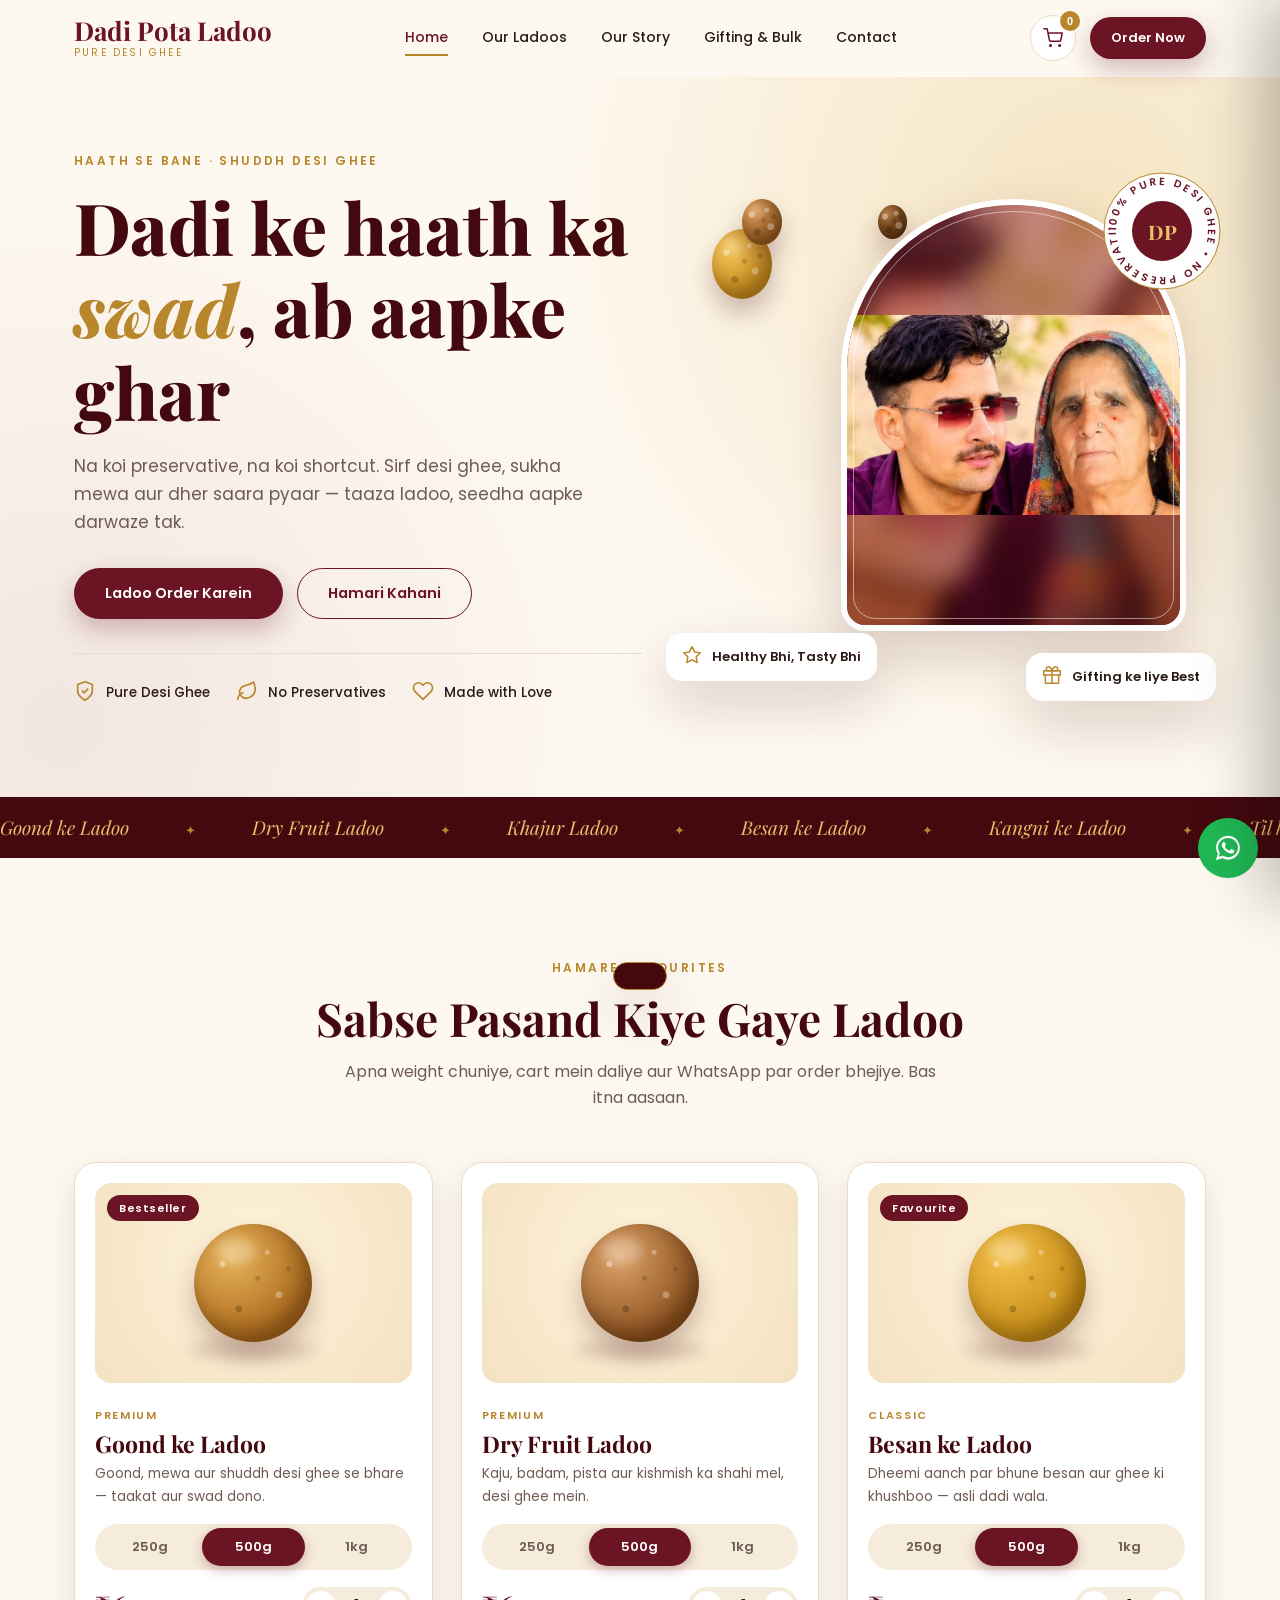
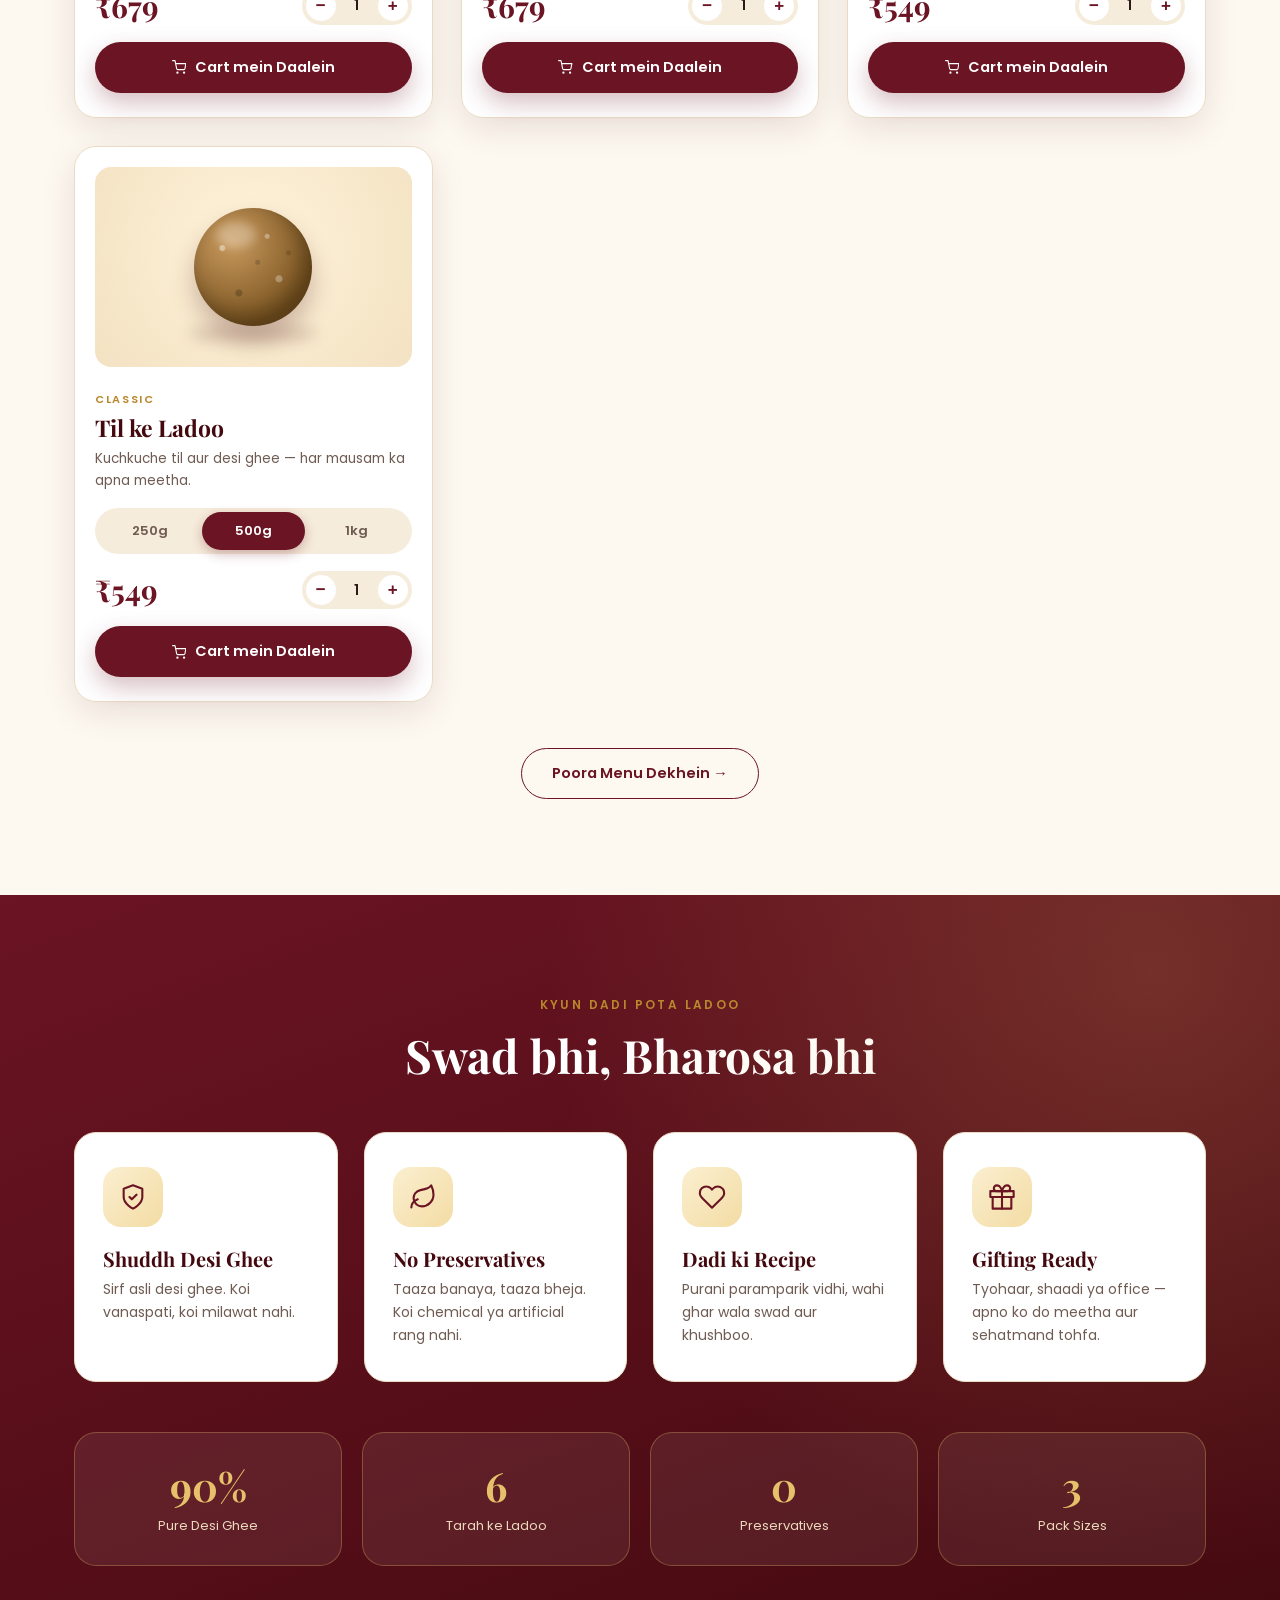
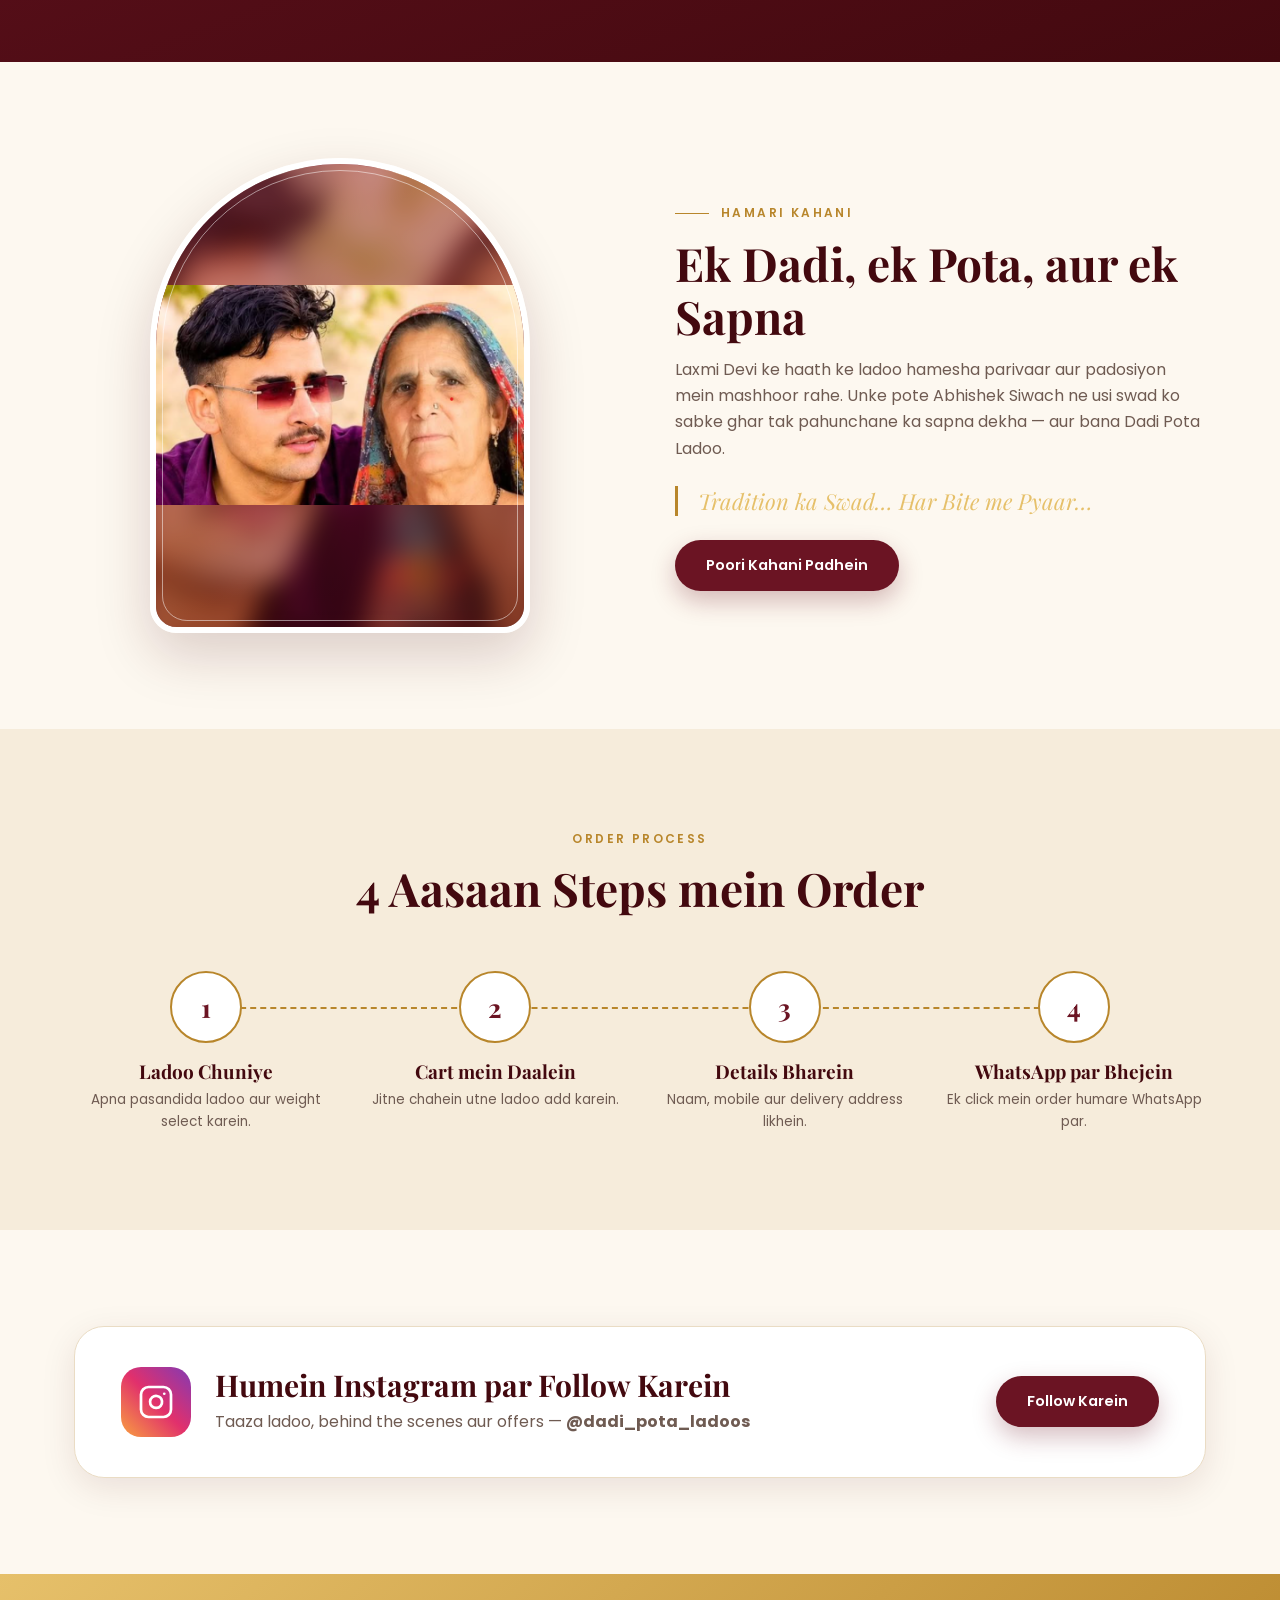
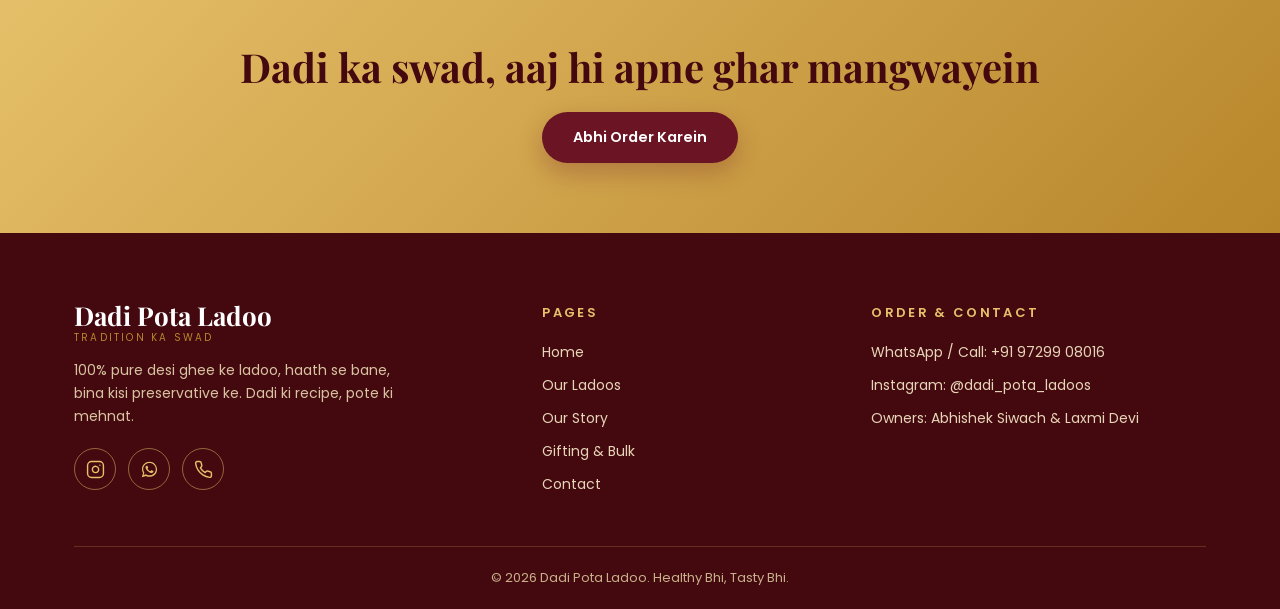
==== index.html @ b46eb330 "Add files via upload" ====
<!DOCTYPE html>
<html lang="hi">
<head>
<meta charset="UTF-8">
<meta name="viewport" content="width=device-width, initial-scale=1.0">
<title>Dadi Pota Ladoo | 100% Pure Desi Ghee Ladoo</title>
<meta name="description" content="Dadi Pota Ladoo - 100% pure desi ghee ke ladoo. Goond, Dry Fruit, Khajur, Besan, Kangni aur Til ke ladoo. WhatsApp par order karein.">
<link rel="preconnect" href="https://fonts.googleapis.com">
<link rel="preconnect" href="https://fonts.gstatic.com" crossorigin>
<link href="https://fonts.googleapis.com/css2?family=Playfair+Display:ital,wght@0,600;0,700;0,800;1,600&family=Poppins:wght@300;400;500;600&display=swap" rel="stylesheet">
<link rel="stylesheet" href="style.css">
</head>
<body>
<div id="app-header"></div>

<main>
<!-- HERO -->
<section class="hero">
  <div class="wrap">
    <div>
      <span class="eyebrow rv">Haath se bane · Shuddh Desi Ghee</span>
      <h1 class="rv">Dadi ke haath ka <em>swad</em>, ab aapke ghar</h1>
      <p class="lead rv">Na koi preservative, na koi shortcut. Sirf desi ghee, sukha mewa aur dher saara pyaar — taaza ladoo, seedha aapke darwaze tak.</p>
      <div class="cta-row rv">
        <a href="menu.html" class="btn primary">Ladoo Order Karein</a>
        <a href="about.html" class="btn line">Hamari Kahani</a>
      </div>
      <div class="trust rv">
        <div><span data-ic="shield"></span> Pure Desi Ghee</div>
        <div><span data-ic="leaf"></span> No Preservatives</div>
        <div><span data-ic="heart"></span> Made with Love</div>
      </div>
    </div>
    <div class="hero-vis rv r">
      <div class="fl ball a" style="--l1:#f6c95b;--l2:#c98a1a"></div>
      <div class="fl ball b" style="--l1:#e0a060;--l2:#9a5a1a"></div>
      <div class="fl ball c" style="--l1:#b8763a;--l2:#6a3a12"></div>
      <div class="arch">
        <div class="fb">DP</div>
        <img src="dadi%20pota.png" alt="Abhishek Siwach aur Laxmi Devi, Dadi Pota Ladoo" onerror="this.style.display='none'">
        <div class="arch-ring"></div>
      </div>
      <div class="badge-rot">
        <svg viewBox="0 0 120 120"><defs><path id="cp" d="M60,60 m-46,0 a46,46 0 1,1 92,0 a46,46 0 1,1 -92,0"/></defs>
          <circle cx="60" cy="60" r="58" fill="#fff" stroke="#b8862b"/>
          <text font-size="10.5" font-weight="600" letter-spacing="2.2" fill="#6b1423" font-family="Poppins"><textPath href="#cp">100% PURE DESI GHEE • NO PRESERVATIVES •</textPath></text></svg>
        <div class="core">DP</div>
      </div>
      <div class="chip c1"><span data-ic="star"></span> Healthy Bhi, Tasty Bhi</div>
      <div class="chip c2"><span data-ic="gift"></span> Gifting ke liye Best</div>
    </div>
  </div>
</section>

<div class="strip"><div class="track">
  <span>Goond ke Ladoo</span><span>Dry Fruit Ladoo</span><span>Khajur Ladoo</span><span>Besan ke Ladoo</span><span>Kangni ke Ladoo</span><span>Til ke Ladoo</span>
  <span>Goond ke Ladoo</span><span>Dry Fruit Ladoo</span><span>Khajur Ladoo</span><span>Besan ke Ladoo</span><span>Kangni ke Ladoo</span><span>Til ke Ladoo</span>
</div></div>

<!-- FEATURED -->
<section>
  <div class="wrap">
    <div class="center">
      <span class="eyebrow rv">Hamare Favourites</span>
      <h2 class="sec-title rv">Sabse Pasand Kiye Gaye Ladoo</h2>
      <p class="sec-sub rv">Apna weight chuniye, cart mein daliye aur WhatsApp par order bhejiye. Bas itna aasaan.</p>
    </div>
    <div class="grid" id="featuredGrid" style="margin-top:50px"></div>
    <div class="center rv" style="margin-top:46px"><a href="menu.html" class="btn line">Poora Menu Dekhein →</a></div>
  </div>
</section>

<!-- WHY -->
<section class="dark">
  <div class="wrap">
    <div class="center">
      <span class="eyebrow rv">Kyun Dadi Pota Ladoo</span>
      <h2 class="sec-title rv">Swad bhi, Bharosa bhi</h2>
    </div>
    <div class="feat">
      <div class="f rv"><div class="ico" data-ic="shield"></div><h4>Shuddh Desi Ghee</h4><p>Sirf asli desi ghee. Koi vanaspati, koi milawat nahi.</p></div>
      <div class="f rv"><div class="ico" data-ic="leaf"></div><h4>No Preservatives</h4><p>Taaza banaya, taaza bheja. Koi chemical ya artificial rang nahi.</p></div>
      <div class="f rv"><div class="ico" data-ic="heart"></div><h4>Dadi ki Recipe</h4><p>Purani paramparik vidhi, wahi ghar wala swad aur khushboo.</p></div>
      <div class="f rv"><div class="ico" data-ic="gift"></div><h4>Gifting Ready</h4><p>Tyohaar, shaadi ya office — apno ko do meetha aur sehatmand tohfa.</p></div>
    </div>
    <div class="stats">
      <div class="stat rv"><b data-count="100" data-suf="%">0</b><span>Pure Desi Ghee</span></div>
      <div class="stat rv"><b data-count="6">0</b><span>Tarah ke Ladoo</span></div>
      <div class="stat rv"><b data-count="0">0</b><span>Preservatives</span></div>
      <div class="stat rv"><b data-count="3">0</b><span>Pack Sizes</span></div>
    </div>
  </div>
</section>

<!-- STORY -->
<section>
  <div class="wrap split">
    <div class="rv l">
      <div class="arch" style="max-width:380px">
        <div class="fb">DP</div>
        <img src="dadi%20pota.png" alt="Dadi aur Pota" onerror="this.style.display='none'">
        <div class="arch-ring"></div>
      </div>
    </div>
    <div class="rv r">
      <span class="eyebrow">Hamari Kahani</span>
      <h2 class="sec-title">Ek Dadi, ek Pota, aur ek Sapna</h2>
      <p class="sec-sub" style="margin-bottom:14px">Laxmi Devi ke haath ke ladoo hamesha parivaar aur padosiyon mein mashhoor rahe. Unke pote Abhishek Siwach ne usi swad ko sabke ghar tak pahunchane ka sapna dekha — aur bana Dadi Pota Ladoo.</p>
      <div class="quote">Tradition ka Swad… Har Bite me Pyaar…</div>
      <a href="about.html" class="btn primary">Poori Kahani Padhein</a>
    </div>
  </div>
</section>

<!-- HOW TO ORDER -->
<section style="background:var(--bg2)">
  <div class="wrap">
    <div class="center">
      <span class="eyebrow rv">Order Process</span>
      <h2 class="sec-title rv">4 Aasaan Steps mein Order</h2>
    </div>
    <div class="steps">
      <div class="step rv"><i>1</i><h4>Ladoo Chuniye</h4><p>Apna pasandida ladoo aur weight select karein.</p></div>
      <div class="step rv"><i>2</i><h4>Cart mein Daalein</h4><p>Jitne chahein utne ladoo add karein.</p></div>
      <div class="step rv"><i>3</i><h4>Details Bharein</h4><p>Naam, mobile aur delivery address likhein.</p></div>
      <div class="step rv"><i>4</i><h4>WhatsApp par Bhejein</h4><p>Ek click mein order humare WhatsApp par.</p></div>
    </div>
  </div>
</section>

<!-- INSTAGRAM -->
<section>
  <div class="wrap">
    <div class="insta rv">
      <div class="left">
        <div class="ig" data-ic="insta"></div>
        <div><h3>Humein Instagram par Follow Karein</h3><p>Taaza ladoo, behind the scenes aur offers — <b>@dadi_pota_ladoos</b></p></div>
      </div>
      <a href="https://www.instagram.com/dadi_pota_ladoos/" target="_blank" rel="noopener" class="btn primary">Follow Karein</a>
    </div>
  </div>
</section>

<div class="band">
  <div class="wrap">
    <h2 class="rv">Dadi ka swad, aaj hi apne ghar mangwayein</h2>
    <a href="menu.html" class="btn primary rv">Abhi Order Karein</a>
  </div>
</div>
</main>

<div id="app-footer"></div>
<script src="script.js"></script>
</body>
</html>
---- style.css ----
:root{
  --bg:#fdf8f0; --bg2:#f6ecdb; --ink:#2b1a15; --muted:#6f5b52;
  --maroon:#6b1423; --maroon-d:#43090f; --gold:#b8862b; --gold-l:#e6c06a;
  --white:#fff; --line:#eadcc4; --wa:#1fb855;
  --r:22px; --shadow:0 10px 35px rgba(67,9,15,.10); --shadow-l:0 22px 55px rgba(67,9,15,.18);
}
*{margin:0;padding:0;box-sizing:border-box}
html{scroll-behavior:smooth}
body{font-family:'Poppins',sans-serif;background:var(--bg);color:var(--ink);line-height:1.65;overflow-x:hidden;animation:pageIn .7s ease both}
@keyframes pageIn{from{opacity:0}to{opacity:1}}
body.leaving{opacity:0;transition:opacity .25s}
a{color:inherit;text-decoration:none}
img{max-width:100%;display:block}
h1,h2,h3,h4{font-family:'Playfair Display',serif;line-height:1.15;color:var(--maroon-d)}
.ic{width:1em;height:1em;stroke:currentColor;fill:none;stroke-width:1.8;stroke-linecap:round;stroke-linejoin:round;vertical-align:-.125em}
.wrap{max-width:1180px;margin:0 auto;padding:0 24px}
section{padding:96px 0}
.eyebrow{display:inline-block;font-size:12px;letter-spacing:.2em;text-transform:uppercase;font-weight:600;color:var(--gold);margin-bottom:14px}
.eyebrow::before{content:"";display:inline-block;width:34px;height:1px;background:var(--gold);vertical-align:middle;margin-right:12px}
.hero .eyebrow::before{display:none}
.sec-title{font-size:clamp(30px,4vw,46px);margin-bottom:14px}
.sec-sub{color:var(--muted);max-width:620px}
.center{text-align:center}.center .sec-sub{margin-inline:auto}
.center .eyebrow::before{display:none}

/* header */
.hdr{position:sticky;top:0;z-index:100;background:rgba(253,248,240,.88);backdrop-filter:blur(14px);border-bottom:1px solid transparent;transition:.3s}
.hdr.scrolled{border-color:var(--line);box-shadow:0 6px 25px rgba(67,9,15,.07)}
.hdr .wrap{display:flex;align-items:center;justify-content:space-between;height:76px}
.logo{display:flex;flex-direction:column;line-height:1}
.logo b{font-family:'Playfair Display',serif;font-size:26px;color:var(--maroon)}
.logo small{font-size:10px;letter-spacing:.22em;text-transform:uppercase;color:var(--gold);margin-top:4px}
.menu{display:flex;gap:34px}
.menu a{font-size:14px;font-weight:500;position:relative;padding:6px 0;color:var(--ink)}
.menu a::after{content:"";position:absolute;left:0;bottom:0;height:2px;width:0;background:var(--gold);transition:.3s}
.menu a:hover::after,.menu a.on::after{width:100%}
.menu a.on{color:var(--maroon)}
.hdr-r{display:flex;align-items:center;gap:14px}
.cart-btn{position:relative;width:46px;height:46px;border-radius:50%;border:1px solid var(--line);background:#fff;color:var(--maroon);font-size:20px;cursor:pointer;display:flex;align-items:center;justify-content:center;transition:.3s}
.cart-btn:hover{background:var(--maroon);color:#fff;transform:translateY(-2px)}
.cart-btn span{position:absolute;top:-5px;right:-5px;min-width:20px;height:20px;padding:0 5px;border-radius:10px;background:var(--gold);color:#fff;font-size:11px;font-weight:700;display:flex;align-items:center;justify-content:center}
.cart-btn.bump{animation:bump .5s}
@keyframes bump{30%{transform:scale(1.25)}60%{transform:scale(.92)}}
.burger{display:none;width:46px;height:46px;border:1px solid var(--line);border-radius:50%;background:#fff;cursor:pointer;flex-direction:column;align-items:center;justify-content:center;gap:4px}
.burger i{width:18px;height:2px;background:var(--maroon);border-radius:2px;transition:.3s}
.burger.open i:nth-child(1){transform:translateY(6px) rotate(45deg)}
.burger.open i:nth-child(2){opacity:0}
.burger.open i:nth-child(3){transform:translateY(-6px) rotate(-45deg)}

/* buttons */
.btn{display:inline-flex;align-items:center;justify-content:center;gap:9px;padding:14px 30px;border-radius:50px;font:600 14.5px 'Poppins',sans-serif;border:1.5px solid transparent;cursor:pointer;position:relative;overflow:hidden;transition:transform .3s,box-shadow .3s,background .3s,color .3s}
.btn:hover{transform:translateY(-3px)}
.btn.primary{background:var(--maroon);color:#fff;box-shadow:0 10px 25px rgba(107,20,35,.28)}
.btn.primary:hover{background:var(--maroon-d);box-shadow:0 14px 30px rgba(107,20,35,.38)}
.btn.gold{background:linear-gradient(135deg,var(--gold-l),var(--gold));color:var(--maroon-d);box-shadow:0 10px 25px rgba(184,134,43,.35)}
.btn.line{border-color:var(--maroon);color:var(--maroon);background:transparent}
.btn.line:hover{background:var(--maroon);color:#fff}
.btn.wa{background:var(--wa);color:#fff;box-shadow:0 10px 25px rgba(31,184,85,.32)}
.btn.block{width:100%}
.btn.sm{padding:10px 20px;font-size:13px}
.ripple{position:absolute;border-radius:50%;background:rgba(255,255,255,.45);transform:scale(0);animation:rip .6s linear;pointer-events:none}
@keyframes rip{to{transform:scale(4);opacity:0}}

/* hero */
.hero{padding:70px 0 90px;position:relative;overflow:hidden;background:
 radial-gradient(circle at 85% 20%,rgba(230,192,106,.35),transparent 45%),
 radial-gradient(circle at 5% 90%,rgba(107,20,35,.08),transparent 40%),var(--bg)}
.hero .wrap{display:grid;grid-template-columns:1.05fr .95fr;gap:50px;align-items:center}
.hero h1{font-size:clamp(40px,5.6vw,72px);margin-bottom:20px;font-weight:800}
.hero h1 em{color:var(--gold);font-style:italic}
.hero p.lead{font-size:17px;color:var(--muted);max-width:520px;margin-bottom:32px}
.cta-row{display:flex;gap:14px;flex-wrap:wrap;margin-bottom:34px}
.trust{display:flex;gap:26px;flex-wrap:wrap;padding-top:26px;border-top:1px solid var(--line)}
.trust div{display:flex;align-items:center;gap:10px;font-size:13.5px;font-weight:500}
.trust .ic{font-size:22px;color:var(--gold)}
.hero-vis{position:relative;display:flex;justify-content:center;padding:20px}
.arch{position:relative;width:min(400px,100%);aspect-ratio:4/5;border-radius:200px 200px 28px 28px;overflow:hidden;border:6px solid #fff;box-shadow:var(--shadow-l);background:linear-gradient(160deg,#8a1c2e,#43090f);transition:transform .25s}
.arch img{position:absolute;inset:0;width:100%;height:100%;object-fit:cover}
.arch .fb{position:absolute;inset:0;display:flex;flex-direction:column;align-items:center;justify-content:center;color:var(--gold-l);font-family:'Playfair Display',serif;font-size:70px}
.arch .fb small{font:400 12px 'Poppins';opacity:.7;margin-top:6px}
.arch-ring{position:absolute;inset:6px;border-radius:200px 200px 28px 28px;border:1px solid rgba(255,255,255,.5);pointer-events:none}
.badge-rot{position:absolute;right:-6px;top:18px;width:120px;height:120px;animation:rot 18s linear infinite}
.badge-rot svg{width:100%;height:100%}
.badge-rot .core{position:absolute;inset:30px;border-radius:50%;background:var(--maroon);color:var(--gold-l);display:flex;align-items:center;justify-content:center;font-family:'Playfair Display',serif;font-weight:700;font-size:20px;animation:rot 18s linear infinite reverse}
@keyframes rot{to{transform:rotate(360deg)}}
.chip{position:absolute;background:#fff;border-radius:16px;padding:12px 16px;box-shadow:var(--shadow-l);font-size:13px;font-weight:600;display:flex;align-items:center;gap:10px;animation:floaty 5s ease-in-out infinite}
.chip .ic{color:var(--gold);font-size:20px}
.chip.c1{left:-10px;bottom:70px}
.chip.c2{right:0;bottom:10px;animation-delay:1.4s}
.fl{position:absolute;border-radius:50%;animation:floaty 6s ease-in-out infinite}
.fl.a{width:70px;height:70px;left:0;top:30px}
.fl.b{width:46px;height:46px;right:30px;top:48%;animation-delay:1s}
.fl.c{width:34px;height:34px;left:14%;bottom:-6px;animation-delay:2s}
@keyframes floaty{50%{transform:translateY(-16px) rotate(8deg)}}

/* ladoo visual */
.ball{position:relative;border-radius:50%;background:radial-gradient(circle at 32% 28%,var(--l1),var(--l2) 72%);box-shadow:inset -8px -10px 20px rgba(0,0,0,.28),0 14px 24px rgba(67,9,15,.25)}
.ball::before{content:"";position:absolute;inset:0;border-radius:50%;background:
 radial-gradient(circle at 24% 34%,rgba(255,255,255,.4) 0 2.5px,transparent 3.5px),
 radial-gradient(circle at 62% 24%,rgba(255,255,255,.32) 0 2px,transparent 3px),
 radial-gradient(circle at 72% 60%,rgba(255,255,255,.3) 0 3px,transparent 4px),
 radial-gradient(circle at 38% 72%,rgba(0,0,0,.2) 0 3px,transparent 4px),
 radial-gradient(circle at 54% 46%,rgba(0,0,0,.16) 0 2px,transparent 3px),
 radial-gradient(circle at 80% 38%,rgba(0,0,0,.14) 0 2px,transparent 3px)}
.ball::after{content:"";position:absolute;left:18%;top:12%;width:34%;height:22%;border-radius:50%;background:rgba(255,255,255,.28);filter:blur(5px)}

/* marquee */
.strip{background:var(--maroon-d);color:var(--gold-l);padding:15px 0;overflow:hidden}
.track{display:flex;gap:56px;width:max-content;animation:marq 32s linear infinite;font-family:'Playfair Display',serif;font-size:19px;font-style:italic}
.track span::after{content:"✦";margin-left:56px;color:var(--gold);font-style:normal;font-size:13px}
.strip:hover .track{animation-play-state:paused}
@keyframes marq{to{transform:translateX(-50%)}}

/* product cards */
.tabs{display:inline-flex;gap:6px;background:#fff;border:1px solid var(--line);padding:6px;border-radius:50px;margin:30px 0 44px}
.tabs button{border:0;background:transparent;padding:10px 26px;border-radius:40px;font:500 14px 'Poppins';color:var(--muted);cursor:pointer;transition:.3s}
.tabs button.on{background:var(--maroon);color:#fff;box-shadow:0 6px 16px rgba(107,20,35,.3)}
.grid{display:grid;grid-template-columns:repeat(auto-fill,minmax(280px,1fr));gap:28px}
.card{background:#fff;border:1px solid var(--line);border-radius:var(--r);padding:20px 20px 24px;position:relative;box-shadow:var(--shadow);transition:transform .4s,box-shadow .4s}
.card:hover{transform:translateY(-8px);box-shadow:var(--shadow-l)}
.stage{position:relative;height:200px;border-radius:16px;background:radial-gradient(circle at 50% 40%,#fff3da,#f3e2c2);display:flex;align-items:center;justify-content:center;margin-bottom:18px;overflow:hidden}
.stage::after{content:"";position:absolute;bottom:24px;width:130px;height:18px;border-radius:50%;background:rgba(67,9,15,.15);filter:blur(7px)}
.stage .ball{width:118px;height:118px;z-index:1;transition:transform .6s cubic-bezier(.2,.8,.2,1)}
.card:hover .stage .ball{transform:scale(1.1) rotate(25deg) translateY(-6px)}
.tagp{position:absolute;top:12px;left:12px;z-index:2;background:var(--maroon);color:#fff;font-size:11px;font-weight:600;padding:4px 12px;border-radius:20px;letter-spacing:.05em}
.catp{font-size:11px;letter-spacing:.15em;text-transform:uppercase;color:var(--gold);font-weight:600}
.card h3{font-size:23px;margin:4px 0 6px}
.card .desc{font-size:13.5px;color:var(--muted);min-height:44px;margin-bottom:16px}
.seg{display:flex;background:var(--bg2);border-radius:40px;padding:4px;margin-bottom:16px}
.seg button{flex:1;border:0;background:transparent;padding:9px 0;border-radius:40px;font:600 13px 'Poppins';color:var(--muted);cursor:pointer;transition:.25s}
.seg button.on{background:var(--maroon);color:#fff;box-shadow:0 4px 12px rgba(107,20,35,.3)}
.buy{display:flex;align-items:center;justify-content:space-between;margin-bottom:16px}
.price{font:700 30px 'Playfair Display',serif;color:var(--maroon)}
.price.pop{animation:pop .35s}
@keyframes pop{40%{transform:scale(1.18);color:var(--gold)}}
.qty{display:inline-flex;align-items:center;gap:12px;background:var(--bg2);border-radius:40px;padding:4px}
.qty button{width:30px;height:30px;border-radius:50%;border:0;background:#fff;color:var(--maroon);font-size:17px;cursor:pointer;font-weight:600;transition:.2s}
.qty button:hover{background:var(--maroon);color:#fff}
.qty span{min-width:18px;text-align:center;font-weight:600;font-size:14px}

/* price table */
.ptable{display:grid;grid-template-columns:1fr 1fr;gap:28px;max-width:900px;margin:50px auto 0}
.pt{background:#fff;border:1px solid var(--line);border-radius:var(--r);overflow:hidden;box-shadow:var(--shadow)}
.pt h4{background:var(--maroon);color:var(--gold-l);padding:18px 24px;font-size:22px}
.pt.classic h4{background:var(--maroon-d)}
.pt ul{list-style:none;padding:18px 24px 6px;font-size:13.5px;color:var(--muted)}
.pt li::before{content:"✦ ";color:var(--gold)}
.pt table{width:100%;border-collapse:collapse;margin:10px 0 8px}
.pt td{padding:14px 24px;border-top:1px solid var(--line);font-weight:500}
.pt td:last-child{text-align:right;font:700 20px 'Playfair Display',serif;color:var(--maroon)}

/* features */
.feat{display:grid;grid-template-columns:repeat(auto-fit,minmax(240px,1fr));gap:26px;margin-top:50px}
.f{padding:34px 28px;border-radius:var(--r);background:#fff;border:1px solid var(--line);transition:.4s;position:relative;overflow:hidden}
.f::after{content:"";position:absolute;left:0;bottom:0;height:3px;width:0;background:linear-gradient(90deg,var(--gold),var(--gold-l));transition:.5s}
.f:hover{transform:translateY(-8px);box-shadow:var(--shadow-l)}
.f:hover::after{width:100%}
.f .ico{width:60px;height:60px;border-radius:18px;background:linear-gradient(135deg,#fbefd0,#f3dca4);color:var(--maroon);display:flex;align-items:center;justify-content:center;font-size:28px;margin-bottom:20px;transition:.4s}
.f:hover .ico{transform:rotate(-8deg) scale(1.08)}
.f h4{font-size:20px;margin-bottom:8px}
.f p{font-size:14px;color:var(--muted)}

/* dark + split */
.dark{background:linear-gradient(160deg,var(--maroon),var(--maroon-d));color:#f6e8d2;position:relative;overflow:hidden}
.dark::before{content:"";position:absolute;inset:0;background:radial-gradient(circle at 90% 10%,rgba(230,192,106,.18),transparent 45%);pointer-events:none}
.dark h2,.dark h3,.dark h4{color:#fff}
.dark .sec-sub,.dark p{color:#ecd9bd}
.split{display:grid;grid-template-columns:1fr 1fr;gap:70px;align-items:center}
.split .arch{margin:0 auto}
.quote{font:italic 22px 'Playfair Display',serif;color:var(--gold-l);border-left:3px solid var(--gold);padding-left:20px;margin:24px 0}
.stats{display:grid;grid-template-columns:repeat(4,1fr);gap:20px;margin-top:50px}
.stat{text-align:center;padding:26px 10px;border-radius:var(--r);background:#fff;border:1px solid var(--line)}
.stat b{display:block;font:700 40px 'Playfair Display',serif;color:var(--maroon)}
.stat span{font-size:13px;color:var(--muted)}
.dark .stat{background:rgba(255,255,255,.07);border-color:rgba(230,192,106,.3)}
.dark .stat b{color:var(--gold-l)}.dark .stat span{color:#ecd9bd}

/* steps */
.steps{display:grid;grid-template-columns:repeat(4,1fr);gap:26px;margin-top:56px;position:relative}
.steps::before{content:"";position:absolute;top:36px;left:12%;right:12%;border-top:2px dashed var(--gold)}
.step{text-align:center;position:relative}
.step i{display:flex;align-items:center;justify-content:center;width:72px;height:72px;margin:0 auto 18px;border-radius:50%;background:#fff;border:2px solid var(--gold);font:700 26px 'Playfair Display',serif;font-style:normal;color:var(--maroon);transition:.4s}
.step:hover i{background:var(--maroon);color:#fff;transform:scale(1.1)}
.step h4{font-size:19px;margin-bottom:6px}
.step p{font-size:13.5px;color:var(--muted)}

/* page hero / CTA band */
.phero{padding:84px 0 70px;text-align:center;background:linear-gradient(160deg,var(--maroon),var(--maroon-d));color:#fff;position:relative;overflow:hidden}
.phero::before,.phero::after{content:"";position:absolute;border-radius:50%;border:1px solid rgba(230,192,106,.25)}
.phero::before{width:380px;height:380px;left:-100px;top:-140px}
.phero::after{width:260px;height:260px;right:-60px;bottom:-110px}
.phero h1{color:#fff;font-size:clamp(36px,5vw,58px);margin-bottom:12px}
.phero p{color:#ecd9bd;max-width:560px;margin:0 auto}
.crumb{font-size:13px;color:var(--gold-l);margin-bottom:14px;letter-spacing:.05em}
.band{background:linear-gradient(135deg,var(--gold-l),var(--gold));text-align:center;padding:70px 0}
.band h2{font-size:clamp(26px,3.6vw,40px);margin-bottom:22px}
.insta{display:flex;align-items:center;justify-content:space-between;gap:30px;flex-wrap:wrap;background:#fff;border:1px solid var(--line);border-radius:30px;padding:40px 46px;box-shadow:var(--shadow)}
.insta h3{font-size:30px;margin-bottom:6px}
.insta p{color:var(--muted)}
.insta .ig{width:70px;height:70px;border-radius:20px;background:linear-gradient(45deg,#f9a03f,#e1306c,#833ab4);color:#fff;font-size:36px;display:flex;align-items:center;justify-content:center;flex-shrink:0;animation:floaty 4s ease-in-out infinite}
.insta .left{display:flex;align-items:center;gap:24px}

/* about extras */
.vals{display:grid;grid-template-columns:repeat(auto-fit,minmax(230px,1fr));gap:24px;margin-top:46px}
.tl{max-width:760px;margin:50px auto 0;position:relative;padding-left:34px}
.tl::before{content:"";position:absolute;left:8px;top:6px;bottom:6px;width:2px;background:var(--gold)}
.tl div{position:relative;margin-bottom:34px}
.tl div::before{content:"";position:absolute;left:-34px;top:6px;width:18px;height:18px;border-radius:50%;background:#fff;border:3px solid var(--gold)}
.tl h4{font-size:20px;margin-bottom:4px}
.tl p{color:var(--muted);font-size:14.5px}

/* forms + contact */
.two{display:grid;grid-template-columns:1fr 1.2fr;gap:50px;align-items:start}
.cinfo{display:grid;gap:18px}
.ci-card{display:flex;align-items:center;gap:18px;background:#fff;border:1px solid var(--line);border-radius:20px;padding:20px 24px;transition:.35s}
.ci-card:hover{transform:translateX(8px);box-shadow:var(--shadow);border-color:var(--gold)}
.ci-card .ico{width:52px;height:52px;border-radius:50%;background:var(--maroon);color:var(--gold-l);display:flex;align-items:center;justify-content:center;font-size:22px;flex-shrink:0}
.ci-card h4{font:600 16px 'Poppins';color:var(--ink)}
.ci-card p{font-size:14px;color:var(--muted)}
.fbox{background:#fff;border:1px solid var(--line);border-radius:28px;padding:38px;box-shadow:var(--shadow)}
.fbox h3{font-size:28px;margin-bottom:6px}
.fbox>p{color:var(--muted);margin-bottom:22px;font-size:14px}
.row2{display:grid;grid-template-columns:1fr 1fr;gap:14px}
label.f-l{display:block;margin-bottom:14px}
label.f-l span{display:block;font-size:12.5px;font-weight:600;margin-bottom:6px;color:var(--maroon-d)}
input,select,textarea{width:100%;padding:13px 16px;border:1.5px solid var(--line);border-radius:14px;background:var(--bg);font:400 14.5px 'Poppins';color:var(--ink);outline:none;transition:.25s;resize:none}
input:focus,select:focus,textarea:focus{border-color:var(--gold);background:#fff;box-shadow:0 0 0 4px rgba(184,134,43,.14)}
.err{color:#c62828;font-size:13px;min-height:20px;margin-bottom:8px}
.faq{max-width:780px;margin:44px auto 0;display:grid;gap:14px}
details{background:#fff;border:1px solid var(--line);border-radius:18px;padding:0 24px;transition:.3s}
details[open]{box-shadow:var(--shadow);border-color:var(--gold)}
summary{list-style:none;cursor:pointer;padding:20px 0;font-weight:600;display:flex;justify-content:space-between;align-items:center;color:var(--maroon-d)}
summary::-webkit-details-marker{display:none}
summary::after{content:"+";font-size:24px;color:var(--gold);transition:.3s}
details[open] summary::after{transform:rotate(45deg)}
details p{padding-bottom:20px;color:var(--muted);font-size:14.5px;animation:pageIn .5s}
.occ{display:grid;grid-template-columns:repeat(auto-fit,minmax(200px,1fr));gap:20px;margin-top:44px}
.occ .f{text-align:center;padding:30px 18px}
.occ .f .ico{margin:0 auto 16px}

/* footer */
.ftr{background:var(--maroon-d);color:#e8d5b8;padding:70px 0 0}
.fgrid{display:grid;grid-template-columns:1.5fr 1fr 1.2fr;gap:50px;padding-bottom:50px}
.ftr .logo b{color:#fff}
.ftr p{font-size:14px;margin-top:16px;color:#d9c3a1;max-width:340px}
.ftr h5{font:600 13px 'Poppins';letter-spacing:.18em;text-transform:uppercase;color:var(--gold-l);margin-bottom:18px}
.ftr ul{list-style:none;display:grid;gap:10px;font-size:14px}
.ftr ul a{transition:.3s}.ftr ul a:hover{color:var(--gold-l);padding-left:6px}
.social{display:flex;gap:12px;margin-top:20px}
.social a{width:42px;height:42px;border-radius:50%;border:1px solid rgba(230,192,106,.5);display:flex;align-items:center;justify-content:center;color:var(--gold-l);font-size:19px;transition:.3s}
.social a:hover{background:var(--gold);color:var(--maroon-d);transform:translateY(-4px)}
.fbot{border-top:1px solid rgba(230,192,106,.2);padding:20px 0;text-align:center;font-size:13px;color:#c9b08a}

/* floating + drawer */
.float-wa{position:fixed;right:22px;bottom:22px;z-index:90;width:60px;height:60px;border-radius:50%;background:var(--wa);color:#fff;font-size:30px;display:flex;align-items:center;justify-content:center;animation:ring 2.2s infinite;transition:transform .3s}
.float-wa:hover{transform:scale(1.1)}
@keyframes ring{0%{box-shadow:0 0 0 0 rgba(31,184,85,.6)}70%,100%{box-shadow:0 0 0 22px rgba(31,184,85,0)}}
.overlay{position:fixed;inset:0;background:rgba(43,9,15,.55);backdrop-filter:blur(3px);z-index:150;opacity:0;visibility:hidden;transition:.3s}
.overlay.open{opacity:1;visibility:visible}
.drawer{position:fixed;top:0;right:0;height:100%;width:min(440px,100%);background:var(--bg);z-index:160;transform:translateX(100%);transition:transform .45s cubic-bezier(.2,.8,.2,1);display:flex;flex-direction:column;box-shadow:-20px 0 60px rgba(0,0,0,.25)}
.drawer.open{transform:none}
.dh{display:flex;justify-content:space-between;align-items:center;padding:20px 24px;border-bottom:1px solid var(--line)}
.dh h3{font-size:24px}
.dh button{width:38px;height:38px;border-radius:50%;border:1px solid var(--line);background:#fff;cursor:pointer;font-size:16px;color:var(--maroon)}
.db{flex:1;overflow-y:auto;padding:8px 24px}
.empty{text-align:center;color:var(--muted);padding:70px 10px}
.empty .ball{width:70px;height:70px;margin:0 auto 18px;--l1:#e8b45a;--l2:#a8661a;opacity:.7}
.ci{display:flex;gap:14px;align-items:center;padding:16px 0;border-bottom:1px dashed var(--line);animation:slideIn .35s}
@keyframes slideIn{from{opacity:0;transform:translateX(24px)}}
.ci .ball{width:50px;height:50px;flex-shrink:0}
.ci .inf{flex:1;font-size:14px}.ci .inf b{display:block;font-family:'Playfair Display',serif;font-size:16px;color:var(--maroon-d)}
.ci .inf small{color:var(--muted)}
.ci .qty button{width:26px;height:26px;font-size:15px}
.ci .rm{border:0;background:none;color:#b23b3b;cursor:pointer;font-size:12px;text-decoration:underline;display:block;margin-top:2px}
.df{padding:18px 24px 24px;border-top:1px solid var(--line);background:#fff;max-height:64vh;overflow-y:auto}
.tot{display:flex;justify-content:space-between;align-items:baseline;margin-bottom:14px}
.tot b{font:700 28px 'Playfair Display',serif;color:var(--maroon)}
.df input,.df textarea{margin-bottom:10px;padding:11px 14px;font-size:14px}
.df small{display:block;text-align:center;font-size:11.5px;color:var(--muted);margin-top:10px}
.toast{position:fixed;left:50%;bottom:30px;transform:translate(-50%,120px);background:var(--maroon-d);color:#fff;padding:13px 26px;border-radius:50px;font-size:14px;font-weight:500;z-index:400;transition:.45s cubic-bezier(.2,.8,.2,1);box-shadow:var(--shadow-l);border:1px solid var(--gold)}
.toast.show{transform:translate(-50%,0)}

/* reveal */
.rv{opacity:0;transform:translateY(36px);transition:opacity .8s ease,transform .8s cubic-bezier(.2,.8,.2,1)}
.rv.in{opacity:1;transform:none}
.rv.l{transform:translateX(-40px)}.rv.r{transform:translateX(40px)}
.rv.l.in,.rv.r.in{transform:none}

/* responsive */
@media(max-width:960px){
  section{padding:70px 0}
  .hero .wrap,.split,.two{grid-template-columns:1fr}
  .hero{padding-top:40px}
  .hero-vis{order:-1}
  .split{gap:40px}.split .arch{max-width:340px}
  .steps{grid-template-columns:1fr 1fr}.steps::before{display:none}
  .stats{grid-template-columns:1fr 1fr}
  .fgrid{grid-template-columns:1fr 1fr}.fgrid>div:first-child{grid-column:1/-1}
  .burger{display:flex}
  .menu{position:fixed;top:0;right:0;height:100vh;width:min(300px,80%);background:var(--bg);flex-direction:column;justify-content:center;align-items:center;gap:28px;transform:translateX(100%);transition:.4s;box-shadow:-20px 0 50px rgba(0,0,0,.2);z-index:-1}
  .menu.open{transform:none}
  .menu a{font-size:18px}
  .hdr-r .btn{display:none}
  .hdr-r{position:relative;z-index:2}
}
@media(max-width:640px){
  .wrap{padding:0 18px}
  .ptable,.row2{grid-template-columns:1fr}
  .steps{grid-template-columns:1fr}
  .fgrid{grid-template-columns:1fr}
  .fbox{padding:26px 20px}
  .insta{padding:28px 22px}
  .chip.c1{left:0}.badge-rot{width:96px;height:96px;right:0}.badge-rot .core{inset:24px;font-size:16px}
  .tabs button{padding:9px 16px}
}
@media(prefers-reduced-motion:reduce){*{animation:none!important;transition:none!important}.rv{opacity:1;transform:none}}

/* ---- fixes + payment ---- */
.dark .f h4{color:var(--maroon-d)}
.dark .f p{color:var(--muted)}
.dark .f .ico{color:var(--maroon)}
.df .r2{display:grid;grid-template-columns:1fr 1fr;gap:10px}
.pay-ov{position:fixed;inset:0;z-index:300;background:rgba(43,9,15,.7);backdrop-filter:blur(4px);display:flex;align-items:center;justify-content:center;padding:16px;opacity:0;visibility:hidden;transition:.3s}
.pay-ov.open{opacity:1;visibility:visible}
.pay{position:relative;background:var(--bg);border-radius:26px;width:min(420px,100%);max-height:94vh;overflow-y:auto;padding:30px 26px 24px;text-align:center;box-shadow:var(--shadow-l);transform:translateY(30px) scale(.96);transition:.4s cubic-bezier(.2,.8,.2,1)}
.pay-ov.open .pay{transform:none}
.pay h3{font-size:28px}
.pay-sub{font-size:13px;color:var(--muted);margin:6px 0 14px}
.pay-x{position:absolute;top:14px;right:14px;width:36px;height:36px;border-radius:50%;border:1px solid var(--line);background:#fff;cursor:pointer;color:var(--maroon)}
.pay-amt{font-size:15px}
.pay-amt b{font:700 34px 'Playfair Display',serif;color:var(--maroon);display:block}
.qr{width:240px;height:240px;margin:14px auto;padding:10px;background:#fff;border:2px solid var(--gold);border-radius:18px;display:flex;align-items:center;justify-content:center}
.qr img,.qr canvas{max-width:100%;height:auto}
.upi-row{display:flex;align-items:center;justify-content:center;gap:10px;font-size:13.5px;font-weight:600;margin-bottom:12px;flex-wrap:wrap}
.upi-row button{border:1px solid var(--maroon);background:transparent;color:var(--maroon);border-radius:20px;padding:4px 12px;font:600 12px 'Poppins';cursor:pointer}
.upi-row button:hover{background:var(--maroon);color:#fff}
.pay-app{margin-bottom:14px}
@media(min-width:900px){.pay-app{display:none}}
.utr{display:block;text-align:left;margin-bottom:8px}
.utr span{display:block;font-size:12px;font-weight:600;margin-bottom:5px;color:var(--maroon-d)}
.pay small{display:block;font-size:11.5px;color:var(--muted);margin-top:10px}

/* Keep the portrait arch while showing the full landscape photo. */
.arch::before{content:"";position:absolute;inset:0;background:url("dadi%20pota.png") center/cover no-repeat;filter:blur(12px);opacity:.55;transform:scale(1.08)}
.arch img{object-fit:contain;object-position:center}
.hero-vis{padding:20px 20px 44px}
.badge-rot{right:-16px;top:-8px}
.chip.c1{left:-26px;bottom:-6px}
.chip.c2{right:-10px;bottom:-26px}
@media(max-width:640px){
  .hero-vis{padding:76px 20px 140px}
  .hero-vis .arch{flex-shrink:0}
  .badge-rot{top:-20px;right:-4px}
  .chip.c1,.chip.c2{left:0;right:0;width:max-content;max-width:calc(100vw - 36px);margin-inline:auto;justify-content:center}
  .chip.c1{bottom:76px}
  .chip.c2{bottom:-24px}
}
@media(max-width:380px){
  .chip{gap:7px;padding:10px 12px;font-size:11px}
}
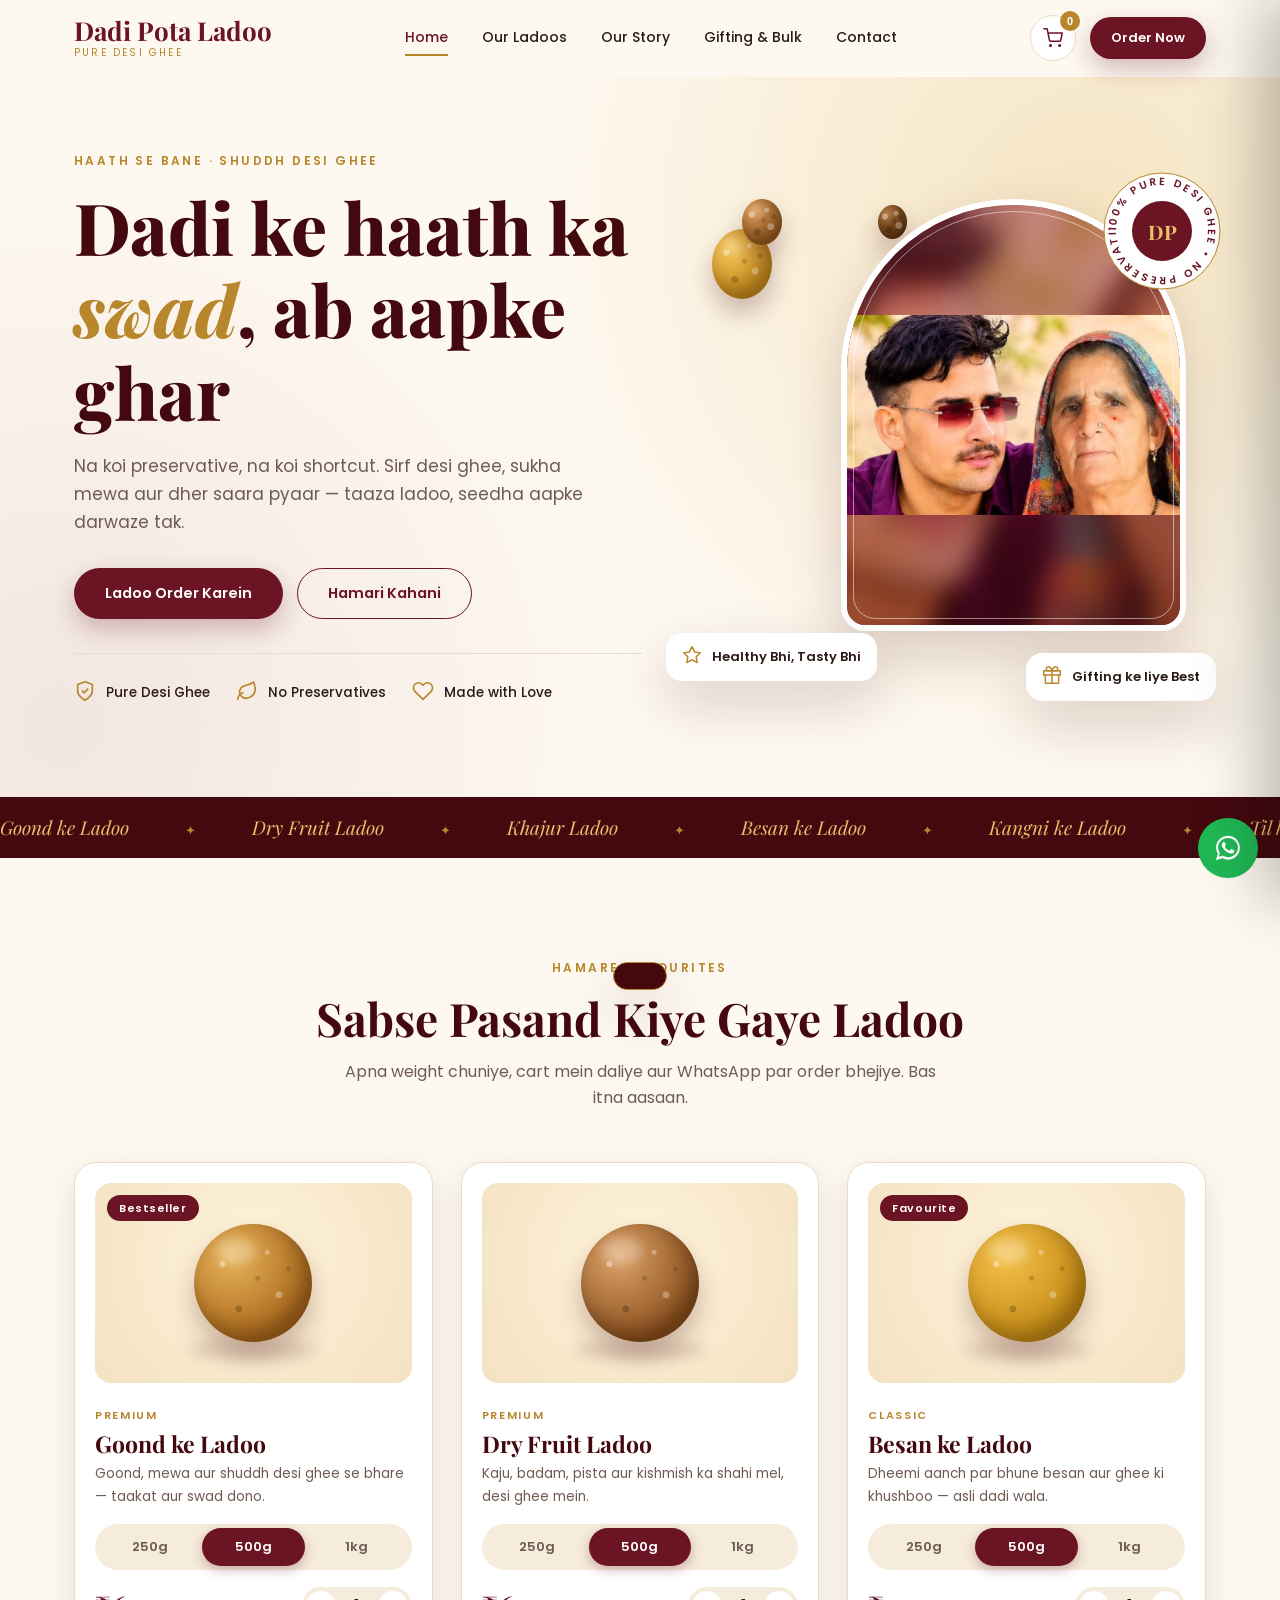
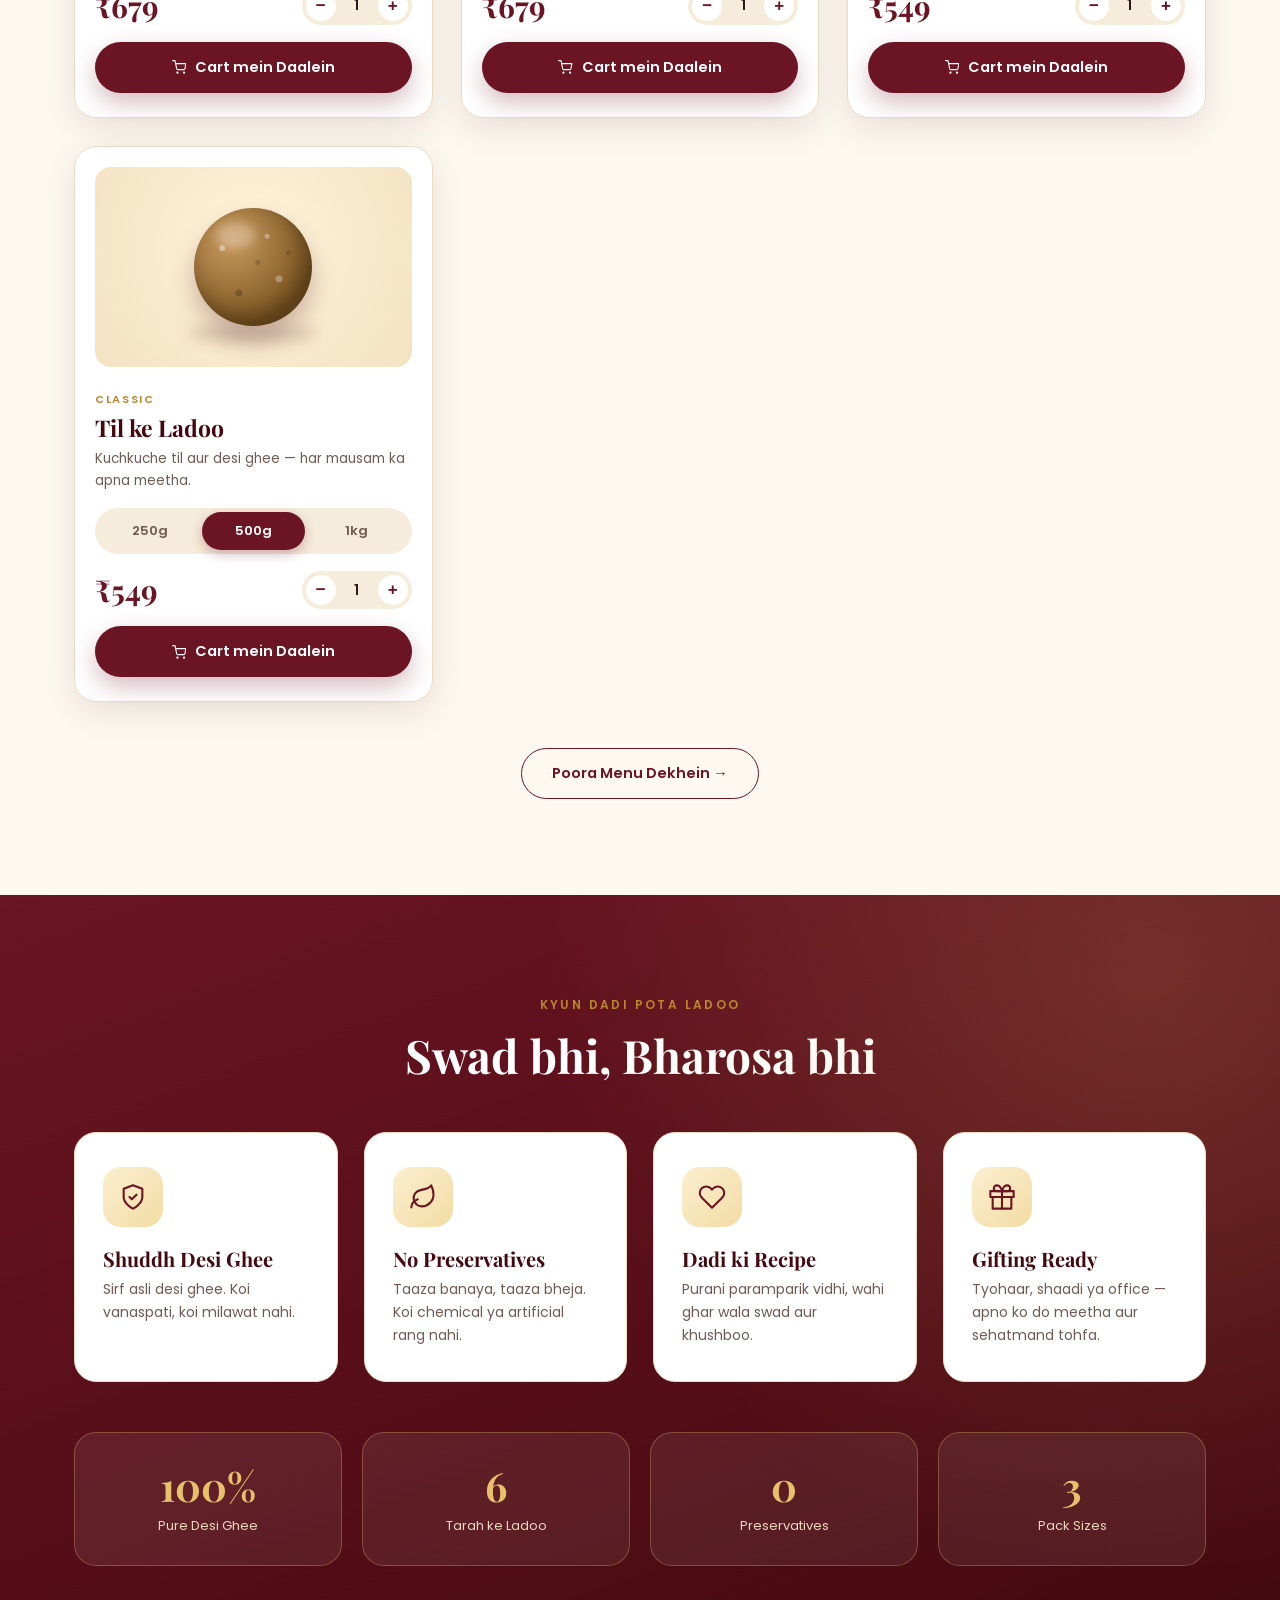
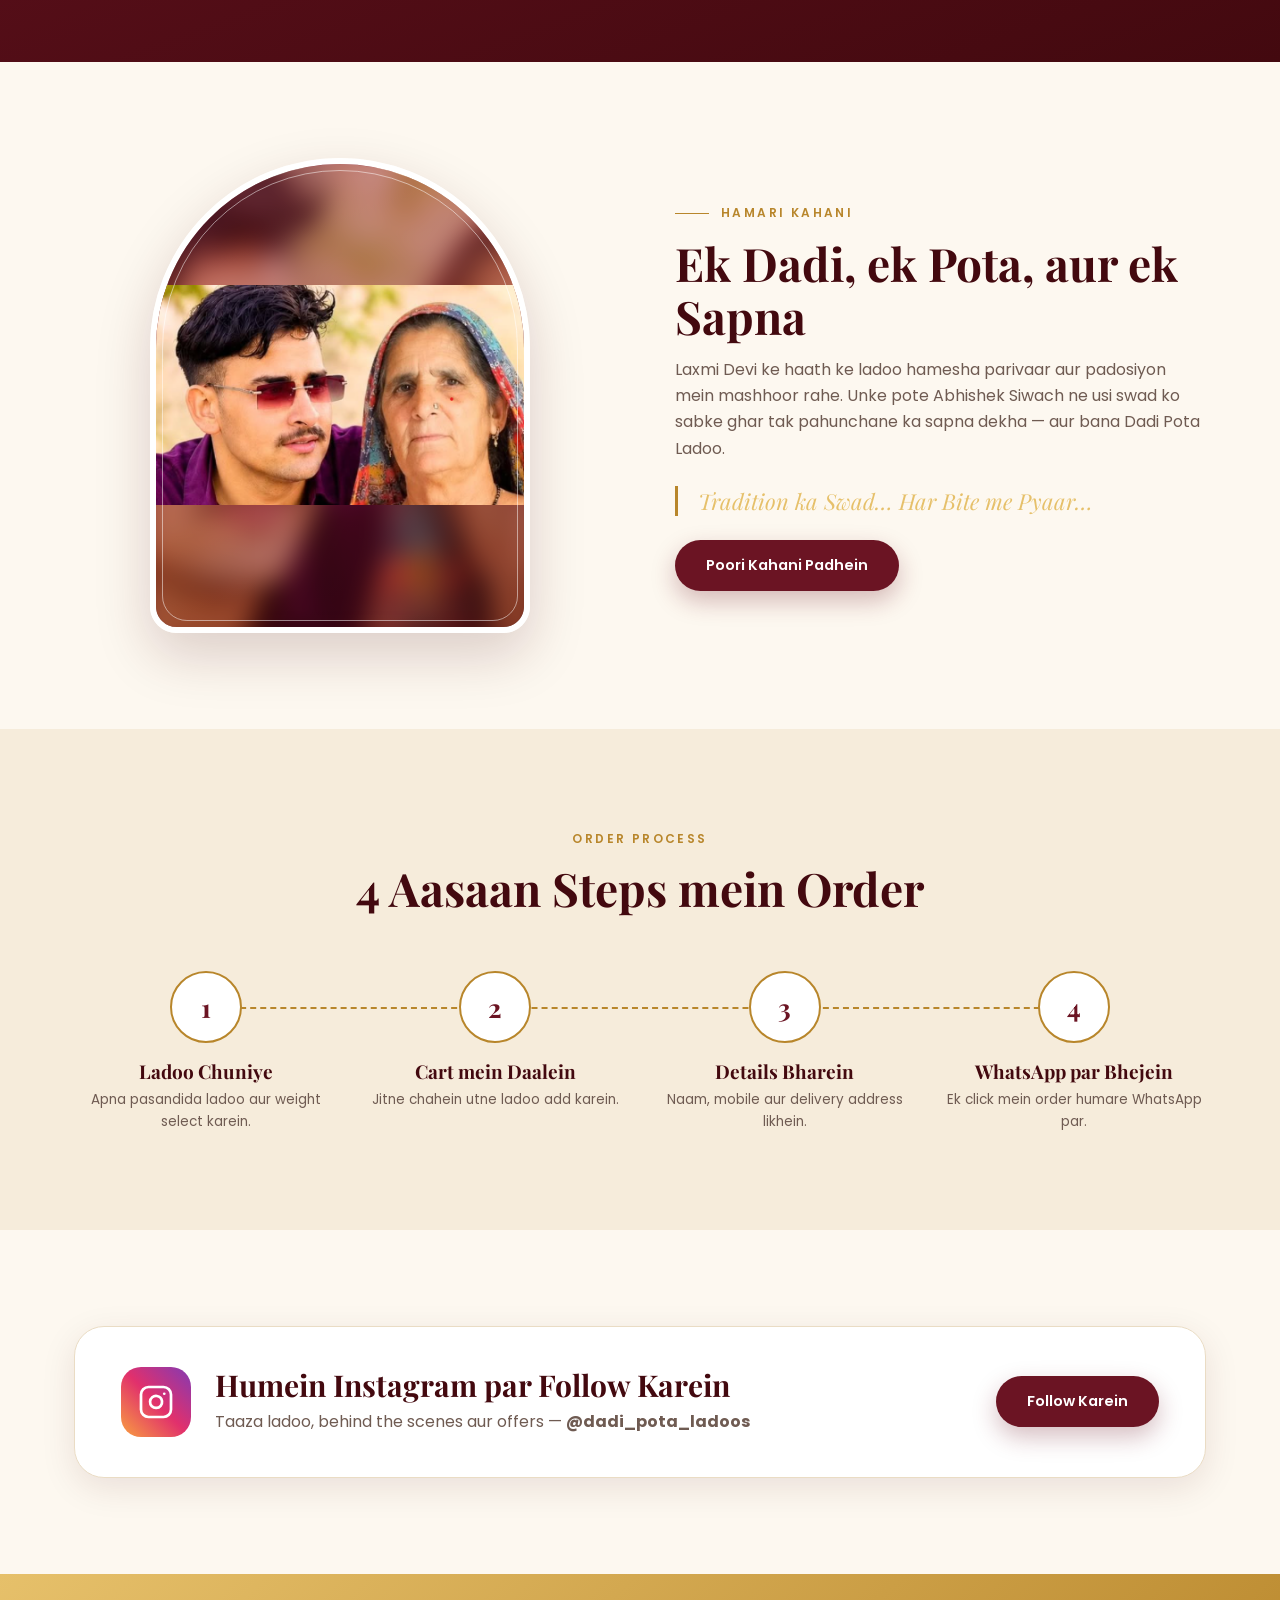
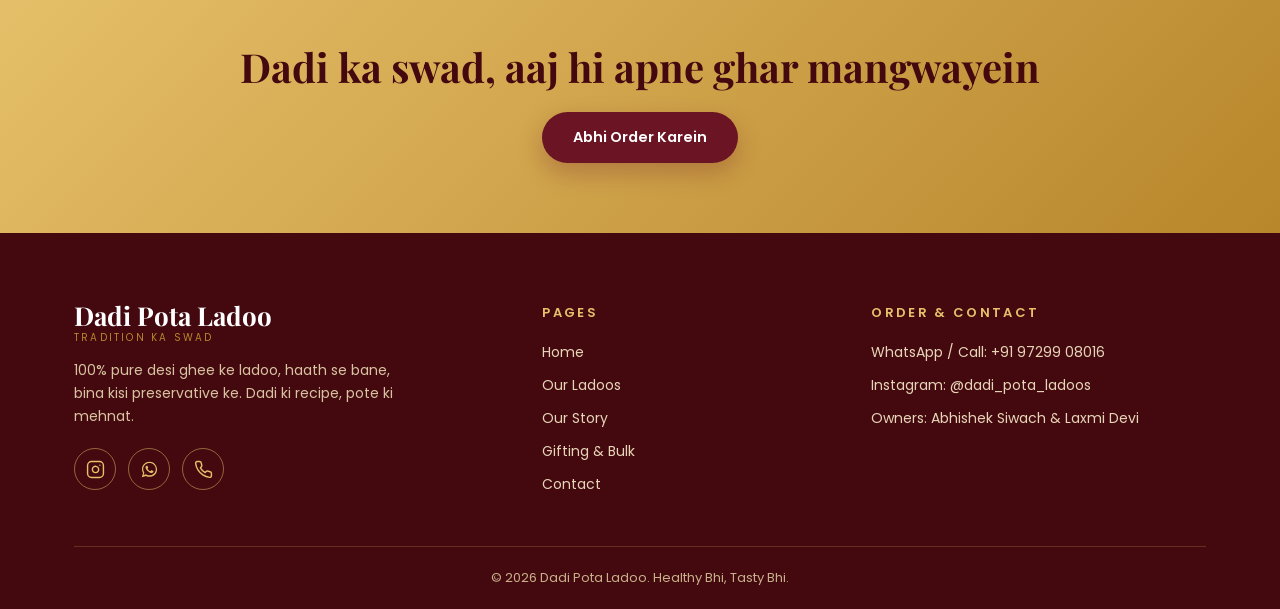
==== commit 0dca9c96: "Update index.html" ====
--- a/index.html
+++ b/index.html
@@ -22,8 +22,8 @@
       <h1 class="rv">Dadi ke haath ka <em>swad</em>, ab aapke ghar</h1>
       <p class="lead rv">Na koi preservative, na koi shortcut. Sirf desi ghee, sukha mewa aur dher saara pyaar — taaza ladoo, seedha aapke darwaze tak.</p>
       <div class="cta-row rv">
-        <a href="menu.html" class="btn primary">Ladoo Order Karein</a>
-        <a href="about.html" class="btn line">Hamari Kahani</a>
+        <a href="Menu.html" class="btn primary">Ladoo Order Karein</a>
+        <a href="About.html" class="btn line">Hamari Kahani</a>
       </div>
       <div class="trust rv">
         <div><span data-ic="shield"></span> Pure Desi Ghee</div>
@@ -66,7 +66,7 @@
       <p class="sec-sub rv">Apna weight chuniye, cart mein daliye aur WhatsApp par order bhejiye. Bas itna aasaan.</p>
     </div>
     <div class="grid" id="featuredGrid" style="margin-top:50px"></div>
-    <div class="center rv" style="margin-top:46px"><a href="menu.html" class="btn line">Poora Menu Dekhein →</a></div>
+    <div class="center rv" style="margin-top:46px"><a href="Menu.html" class="btn line">Poora Menu Dekhein →</a></div>
   </div>
 </section>
 
@@ -107,7 +107,7 @@
       <h2 class="sec-title">Ek Dadi, ek Pota, aur ek Sapna</h2>
       <p class="sec-sub" style="margin-bottom:14px">Laxmi Devi ke haath ke ladoo hamesha parivaar aur padosiyon mein mashhoor rahe. Unke pote Abhishek Siwach ne usi swad ko sabke ghar tak pahunchane ka sapna dekha — aur bana Dadi Pota Ladoo.</p>
       <div class="quote">Tradition ka Swad… Har Bite me Pyaar…</div>
-      <a href="about.html" class="btn primary">Poori Kahani Padhein</a>
+      <a href="About.html" class="btn primary">Poori Kahani Padhein</a>
     </div>
   </div>
 </section>
@@ -144,7 +144,7 @@
 <div class="band">
   <div class="wrap">
     <h2 class="rv">Dadi ka swad, aaj hi apne ghar mangwayein</h2>
-    <a href="menu.html" class="btn primary rv">Abhi Order Karein</a>
+    <a href="Menu.html" class="btn primary rv">Abhi Order Karein</a>
   </div>
 </div>
 </main>
@@ -152,4 +152,4 @@
 <div id="app-footer"></div>
 <script src="script.js"></script>
 </body>
-</html>+</html>
--- a/style.css
+++ b/style.css
@@ -357,4 +357,4 @@
 }
 @media(max-width:380px){
   .chip{gap:7px;padding:10px 12px;font-size:11px}
-}+}
